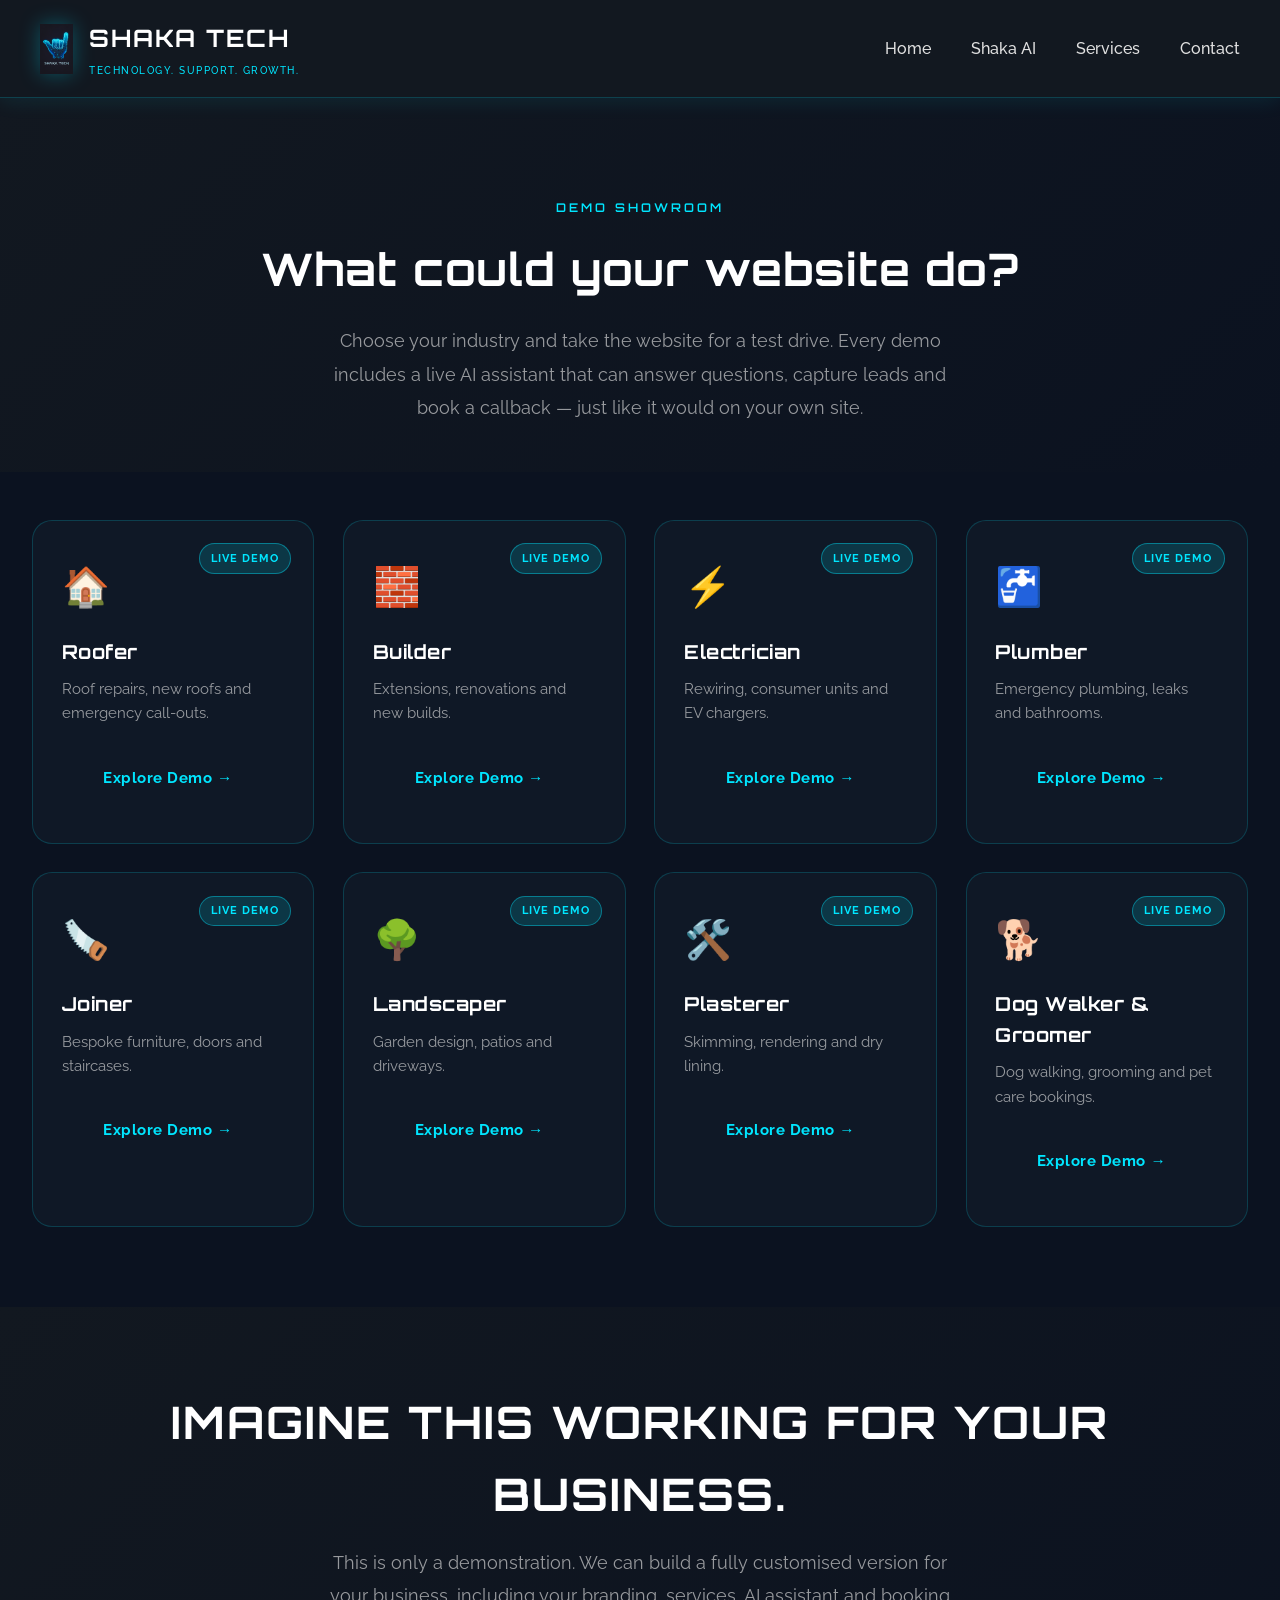
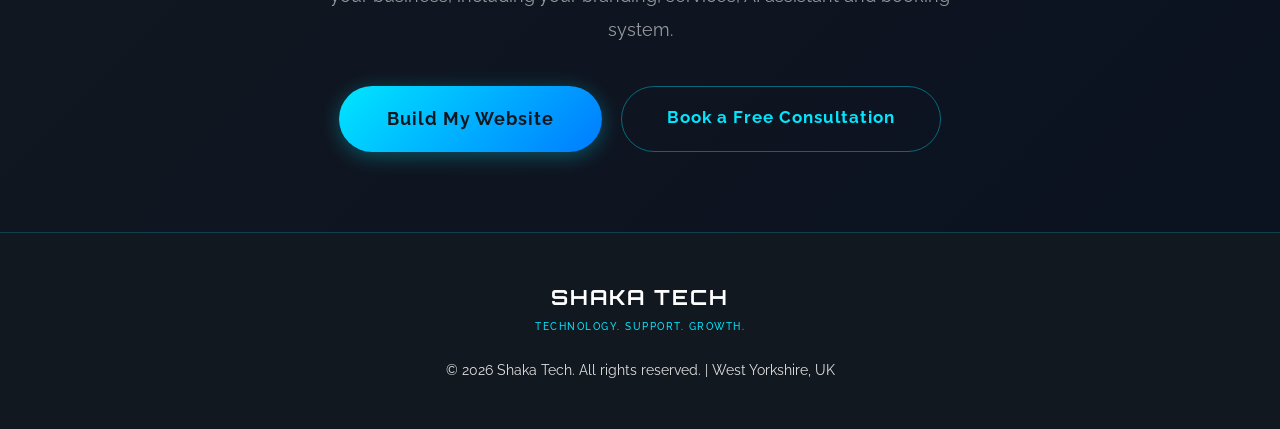
==== demos/index.html @ 7af65cc9 "Redesign Shaka Tech as an AI-powered website showcase Transform the site from a static brochure into" ====
<!DOCTYPE html>
<html lang="en">
<head>
    <meta charset="UTF-8">
    <meta name="viewport" content="width=device-width, initial-scale=1.0, minimum-scale=1.0">
    <meta name="description" content="Explore interactive demo websites built by Shaka Tech for tradespeople — roofers, builders, electricians and more — each powered by a live AI assistant.">
    <meta property="og:title" content="AI Demos | Shaka Tech">
    <meta property="og:description" content="Choose your industry and take a Shaka Tech AI-powered website for a test drive.">
    <meta property="og:type" content="website">
    <title>AI Demos | Shaka Tech</title>
    <link rel="preconnect" href="https://fonts.googleapis.com">
    <link rel="preconnect" href="https://fonts.gstatic.com" crossorigin>
    <link href="https://fonts.googleapis.com/css2?family=Orbitron:wght@400;500;600;700;800;900&family=Raleway:wght@300;400;500;600;700&display=swap" rel="stylesheet">
    <link rel="stylesheet" href="/styles.css">
    <link rel="stylesheet" href="/assets/css/demos.css">
</head>
<body>
    <header>
        <nav>
            <div class="logo">
                <img src="/assets/images/logo.png" alt="Shaka Tech Logo" class="logo-image">
                <div class="logo-text-container">
                    <span class="logo-text">SHAKA TECH</span>
                    <span class="tagline">TECHNOLOGY. SUPPORT. GROWTH.</span>
                </div>
            </div>
            <button class="nav-toggle" aria-label="Toggle navigation">
                <span></span><span></span><span></span>
            </button>
            <ul class="nav-links">
                <li><a href="/">Home</a></li>
                <li><a href="/#shaka-ai">Shaka AI</a></li>
                <li><a href="/#services">Services</a></li>
                <li><a href="/#contact">Contact</a></li>
            </ul>
        </nav>
    </header>

    <main>
        <section class="demos-hero">
            <span class="eyebrow">Demo Showroom</span>
            <h1>What could your website do?</h1>
            <p>Choose your industry and take the website for a test drive. Every demo includes a live AI assistant that can answer questions, capture leads and book a callback — just like it would on your own site.</p>
        </section>

        <section id="showroom">
            <div class="trade-grid" id="trade-grid"></div>
        </section>

        <section id="final-cta">
            <h2>Imagine this working for your business.</h2>
            <p class="lede">This is only a demonstration. We can build a fully customised version for your business, including your branding, services, AI assistant and booking system.</p>
            <div class="cta-row">
                <a href="/#contact" class="cta-button">Build My Website</a>
                <a href="/#contact" class="btn-secondary">Book a Free Consultation</a>
            </div>
        </section>
    </main>

    <footer>
        <div class="footer-content">
            <div class="footer-logo">
                <span class="logo-text">SHAKA TECH</span>
                <span class="tagline">TECHNOLOGY. SUPPORT. GROWTH.</span>
            </div>
            <p>&copy; 2026 Shaka Tech. All rights reserved. | West Yorkshire, UK</p>
        </div>
    </footer>

    <script src="/assets/js/trade-cards.js"></script>
    <script src="/script.js"></script>
    <script>renderTradeCards('#trade-grid');</script>
</body>
</html>
---- styles.css ----
* {
    margin: 0;
    padding: 0;
    box-sizing: border-box;
}

:root {
    --cyan: #00E6FF;
    --blue: #007BFF;
    --dark-bg: #0B1220;
    --darker-bg: #121820;
    --light-gray: #E0E0E0;
    --white: #ffffff;
    --card-bg: #0F1826;
    --border-soft: rgba(0, 230, 255, 0.18);
    --muted: rgba(224, 224, 224, 0.65);
    --radius-lg: 20px;
    --radius-md: 14px;
}

a {
    color: inherit;
}

.container {
    max-width: 1400px;
    margin: 0 auto;
}

.eyebrow {
    display: inline-block;
    font-family: 'Orbitron', sans-serif;
    font-size: 0.75rem;
    letter-spacing: 3px;
    text-transform: uppercase;
    color: var(--cyan);
    margin-bottom: 1rem;
    font-weight: 600;
}

.section-head {
    text-align: center;
    max-width: 780px;
    margin: 0 auto 3.5rem;
}

.section-head p {
    font-size: 1.15rem;
    color: var(--muted);
    margin-top: 1rem;
    line-height: 1.8;
}

.btn-secondary {
    display: inline-block;
    padding: 1.1rem 2.8rem;
    background: transparent;
    color: var(--cyan);
    text-decoration: none;
    border-radius: 50px;
    font-weight: 700;
    font-size: 1.05rem;
    letter-spacing: 1px;
    border: 1px solid rgba(0, 230, 255, 0.4);
    transition: border-color 0.3s, background 0.3s, transform 0.3s;
}

.btn-secondary:hover {
    border-color: var(--cyan);
    background: rgba(0, 230, 255, 0.08);
    transform: translateY(-3px);
}

.cta-row {
    display: flex;
    gap: 1.2rem;
    flex-wrap: wrap;
}

/* Scroll-reveal utility */
.reveal {
    opacity: 0;
    transform: translateY(24px);
    transition: opacity 0.7s ease, transform 0.7s ease;
}

.reveal.is-visible {
    opacity: 1;
    transform: translateY(0);
}

/* Mobile nav toggle (hidden on desktop) */
.nav-toggle {
    display: none;
}

body {
    font-family: 'Raleway', sans-serif;
    line-height: 1.6;
    color: var(--light-gray);
    background: var(--dark-bg);
}

header {
    background: var(--darker-bg);
    box-shadow: 0 2px 20px rgba(0, 230, 255, 0.1);
    position: sticky;
    top: 0;
    z-index: 100;
    border-bottom: 1px solid rgba(0, 230, 255, 0.2);
}

nav {
    max-width: 1400px;
    margin: 0 auto;
    padding: 1.2rem 2.5rem;
    display: flex;
    justify-content: space-between;
    align-items: center;
}

.logo {
    display: flex;
    align-items: center;
    gap: 1rem;
}

.logo-image {
    height: 50px;
    width: auto;
    filter: drop-shadow(0 0 10px rgba(0, 230, 255, 0.3));
}

.logo-text-container {
    display: flex;
    flex-direction: column;
    gap: 0.25rem;
}

.logo-text {
    font-family: 'Orbitron', sans-serif;
    font-size: 1.5rem;
    font-weight: 700;
    color: var(--white);
    letter-spacing: 2px;
}

.tagline {
    font-family: 'Raleway', sans-serif;
    font-size: 0.65rem;
    color: var(--cyan);
    letter-spacing: 1.5px;
    font-weight: 500;
}

.nav-links {
    display: flex;
    list-style: none;
    gap: 2.5rem;
}

.nav-links a {
    text-decoration: none;
    color: var(--light-gray);
    font-weight: 500;
    font-size: 1rem;
    transition: color 0.3s, text-shadow 0.3s;
    position: relative;
}

.nav-links a:hover {
    color: var(--cyan);
    text-shadow: 0 0 10px rgba(0, 230, 255, 0.5);
}

.nav-links a::after {
    content: '';
    position: absolute;
    bottom: -5px;
    left: 0;
    width: 100%;
    height: 2px;
    background: var(--cyan);
    transform: scaleX(0);
    transform-origin: left;
    transition: transform 0.3s;
}

.nav-links a:hover::after {
    transform: scaleX(1);
}

main {
    max-width: 100%;
    margin: 0 auto;
}

main section > * {
    max-width: 1400px;
    margin-left: auto;
    margin-right: auto;
}

section {
    padding: 5rem 2rem;
}

.hero {
    text-align: center;
    padding: 8rem 2rem;
    background: linear-gradient(135deg, var(--darker-bg) 0%, var(--dark-bg) 100%);
    position: relative;
    overflow: hidden;
}

.hero::before {
    content: '';
    position: absolute;
    top: 0;
    left: 0;
    right: 0;
    bottom: 0;
    background:
        radial-gradient(circle at 20% 50%, rgba(0, 230, 255, 0.1) 0%, transparent 50%),
        radial-gradient(circle at 80% 50%, rgba(0, 123, 255, 0.1) 0%, transparent 50%);
    pointer-events: none;
}

.hero-content {
    position: relative;
    z-index: 1;
}

.hero h1 {
    font-family: 'Orbitron', sans-serif;
    font-size: 4rem;
    font-weight: 900;
    margin-bottom: 1rem;
    color: var(--white);
    letter-spacing: 4px;
    text-shadow: 0 0 30px rgba(0, 230, 255, 0.5);
}

.hero-tagline {
    font-family: 'Raleway', sans-serif;
    font-size: 1.2rem;
    color: var(--cyan);
    letter-spacing: 3px;
    font-weight: 600;
    margin-bottom: 1.5rem;
}

.hero-subtitle {
    font-size: 1.3rem;
    color: var(--light-gray);
    margin-bottom: 3rem;
    line-height: 1.8;
    font-weight: 500;
}

.hero-subtitle .highlight {
    color: var(--cyan);
    font-weight: 600;
}

/* ===== Homepage v2 hero ===== */
.hero-v2 {
    text-align: left;
    padding: 6rem 2rem;
}

.hero-v2 .hero-grid {
    display: grid;
    grid-template-columns: 1.05fr 0.95fr;
    gap: 4rem;
    align-items: center;
    max-width: 1400px;
    margin: 0 auto;
}

.hero-v2 h1 {
    font-size: 3rem;
    letter-spacing: 1px;
    line-height: 1.2;
    text-transform: none;
}

.hero-v2 .hero-lede {
    font-size: 1.2rem;
    color: var(--muted);
    line-height: 1.8;
    margin: 1.5rem 0 2.5rem;
    max-width: 560px;
}

.hero-v2 .hero-visual {
    position: relative;
}

/* ===== The Problem ===== */
#problem {
    background: var(--darker-bg);
}

.problem-grid {
    display: grid;
    grid-template-columns: 1fr 1fr;
    gap: 4rem;
    max-width: 1200px;
    margin: 0 auto;
    align-items: start;
}

.problem-copy h2 {
    text-align: left;
    margin-bottom: 1.5rem;
}

.problem-copy p {
    color: var(--muted);
    font-size: 1.1rem;
    line-height: 1.8;
    margin-bottom: 1.2rem;
}

.problem-copy .pivot {
    color: var(--cyan);
    font-weight: 600;
    font-size: 1.2rem;
    margin-top: 1.5rem;
}

.pain-list {
    list-style: none;
    display: flex;
    flex-direction: column;
    gap: 1rem;
}

.pain-list li {
    display: flex;
    gap: 1rem;
    align-items: flex-start;
    background: var(--card-bg);
    border: 1px solid rgba(255, 90, 90, 0.15);
    border-radius: var(--radius-md);
    padding: 1.1rem 1.4rem;
    color: var(--light-gray);
}

.pain-list .mark {
    color: #FF5A5A;
    font-weight: 700;
    flex-shrink: 0;
}

/* ===== Shaka AI feature section ===== */
#shaka-ai {
    background: var(--dark-bg);
}

.ai-section-grid {
    display: grid;
    grid-template-columns: 1fr 1fr;
    gap: 4rem;
    max-width: 1300px;
    margin: 0 auto;
    align-items: center;
}

.ai-copy h2 {
    text-align: left;
    margin-bottom: 1rem;
}

.ai-copy .sub {
    font-family: 'Orbitron', sans-serif;
    color: var(--cyan);
    letter-spacing: 1px;
    margin-bottom: 1.5rem;
    font-size: 1.05rem;
}

.ai-copy p {
    color: var(--muted);
    font-size: 1.05rem;
    line-height: 1.8;
    margin-bottom: 1.2rem;
}

.ai-feature-list {
    list-style: none;
    display: flex;
    flex-direction: column;
    gap: 0.8rem;
    margin-top: 1.5rem;
}

.ai-feature-list li {
    display: flex;
    gap: 0.8rem;
    color: var(--light-gray);
    font-size: 1rem;
}

.ai-feature-list .tick {
    color: var(--cyan);
    font-weight: 700;
}

/* ===== How it works ===== */
#how-it-works {
    background: var(--darker-bg);
}

.steps-track {
    display: grid;
    grid-template-columns: repeat(5, 1fr);
    gap: 1.5rem;
    max-width: 1400px;
    margin: 0 auto;
    position: relative;
}

.steps-track::before {
    content: '';
    position: absolute;
    top: 34px;
    left: 8%;
    right: 8%;
    height: 2px;
    background: linear-gradient(90deg, transparent, rgba(0, 230, 255, 0.35), transparent);
    z-index: 0;
}

.step-card {
    position: relative;
    z-index: 1;
    background: var(--card-bg);
    border: 1px solid var(--border-soft);
    border-radius: var(--radius-md);
    padding: 1.8rem 1.4rem;
    text-align: center;
    transition: transform 0.3s, border-color 0.3s;
}

.step-card:hover {
    transform: translateY(-6px);
    border-color: var(--cyan);
}

.step-number {
    width: 44px;
    height: 44px;
    margin: 0 auto 1.2rem;
    border-radius: 50%;
    background: linear-gradient(135deg, var(--cyan), var(--blue));
    color: var(--darker-bg);
    font-family: 'Orbitron', sans-serif;
    font-weight: 800;
    display: flex;
    align-items: center;
    justify-content: center;
    font-size: 1rem;
}

.step-card h3 {
    font-family: 'Orbitron', sans-serif;
    color: var(--white);
    font-size: 1.05rem;
    margin-bottom: 0.6rem;
    letter-spacing: 0.5px;
}

.step-card p {
    color: var(--muted);
    font-size: 0.92rem;
    line-height: 1.6;
}

/* ===== Trade demo grid ===== */
#trade-demos {
    background: var(--dark-bg);
}

.trade-grid {
    display: grid;
    grid-template-columns: repeat(auto-fit, minmax(280px, 1fr));
    gap: 1.8rem;
    max-width: 1400px;
    margin: 0 auto;
}

.trade-card {
    position: relative;
    background: var(--card-bg);
    border: 1px solid var(--border-soft);
    border-radius: var(--radius-lg);
    padding: 2.2rem 1.8rem;
    text-decoration: none;
    display: block;
    transition: transform 0.3s, box-shadow 0.3s, border-color 0.3s;
    overflow: hidden;
}

.trade-card::before {
    content: '';
    position: absolute;
    inset: 0;
    background: radial-gradient(circle at 85% -10%, rgba(0, 230, 255, 0.15), transparent 55%);
    opacity: 0;
    transition: opacity 0.3s;
}

.trade-card:hover {
    transform: translateY(-8px);
    box-shadow: 0 12px 34px rgba(0, 230, 255, 0.18);
    border-color: var(--cyan);
}

.trade-card:hover::before {
    opacity: 1;
}

.trade-card.is-soon {
    cursor: default;
    opacity: 0.72;
}

.trade-card.is-soon:hover {
    transform: none;
    box-shadow: none;
    border-color: var(--border-soft);
}

.trade-icon {
    font-size: 2.4rem;
    margin-bottom: 1.2rem;
}

.trade-card h3 {
    font-family: 'Orbitron', sans-serif;
    color: var(--white);
    font-size: 1.2rem;
    margin-bottom: 0.6rem;
    letter-spacing: 0.5px;
}

.trade-card p {
    color: var(--muted);
    font-size: 0.95rem;
    margin-bottom: 1.4rem;
    line-height: 1.6;
}

.trade-card .trade-cta {
    color: var(--cyan);
    font-weight: 700;
    font-size: 0.95rem;
}

.trade-badge {
    position: absolute;
    top: 1.4rem;
    right: 1.4rem;
    font-size: 0.68rem;
    font-weight: 700;
    letter-spacing: 1px;
    text-transform: uppercase;
    padding: 0.35rem 0.7rem;
    border-radius: 20px;
}

.trade-badge.live {
    background: rgba(0, 230, 255, 0.15);
    color: var(--cyan);
    border: 1px solid rgba(0, 230, 255, 0.4);
}

.trade-badge.soon {
    background: rgba(224, 224, 224, 0.08);
    color: var(--muted);
    border: 1px solid rgba(224, 224, 224, 0.2);
}

/* ===== Final CTA ===== */
#final-cta {
    background: linear-gradient(135deg, var(--darker-bg) 0%, var(--dark-bg) 100%);
    text-align: center;
}

#final-cta h2 {
    margin-bottom: 1rem;
}

#final-cta .lede {
    color: var(--muted);
    font-size: 1.15rem;
    max-width: 640px;
    margin: 0 auto 2.5rem;
    line-height: 1.8;
}

#final-cta .cta-row {
    justify-content: center;
}

/* ===== Demo banner (shown on trade demo sites) ===== */
.demo-banner {
    background: linear-gradient(90deg, var(--blue), var(--cyan));
    color: var(--darker-bg);
    font-size: 0.9rem;
    font-weight: 600;
    text-align: center;
    padding: 0.7rem 1rem;
    position: sticky;
    top: 0;
    z-index: 200;
    display: flex;
    justify-content: center;
    gap: 0.6rem;
    flex-wrap: wrap;
}

.demo-banner a {
    color: var(--darker-bg);
    text-decoration: underline;
    font-weight: 800;
}

.cta-button {
    display: inline-block;
    padding: 1.2rem 3rem;
    background: linear-gradient(135deg, var(--cyan), var(--blue));
    color: var(--darker-bg);
    text-decoration: none;
    border-radius: 50px;
    font-weight: 700;
    font-size: 1.1rem;
    letter-spacing: 1px;
    transition: transform 0.3s, box-shadow 0.3s;
    box-shadow: 0 4px 20px rgba(0, 230, 255, 0.3);
}

.cta-button:hover {
    transform: translateY(-3px);
    box-shadow: 0 6px 30px rgba(0, 230, 255, 0.5);
}

#services {
    background: var(--darker-bg);
}

h2 {
    font-family: 'Orbitron', sans-serif;
    text-align: center;
    font-size: 2.8rem;
    margin-bottom: 4rem;
    color: var(--white);
    letter-spacing: 2px;
    text-transform: uppercase;
}

.services-grid {
    display: grid;
    grid-template-columns: repeat(auto-fit, minmax(320px, 1fr));
    gap: 2rem;
    max-width: 1200px;
    margin: 0 auto;
}

.service-card {
    background: var(--dark-bg);
    padding: 2.5rem;
    border-radius: 16px;
    border: 1px solid rgba(0, 230, 255, 0.2);
    transition: transform 0.3s, box-shadow 0.3s, border-color 0.3s;
    text-align: center;
}

.service-card:hover {
    transform: translateY(-8px);
    box-shadow: 0 8px 30px rgba(0, 230, 255, 0.3);
    border-color: var(--cyan);
}

.service-icon {
    font-size: 3rem;
    margin-bottom: 1.5rem;
    filter: grayscale(1) brightness(1.2);
}

.service-card h3 {
    font-family: 'Orbitron', sans-serif;
    color: var(--cyan);
    margin-bottom: 1rem;
    font-size: 1.3rem;
    letter-spacing: 1px;
}

.service-card p {
    color: var(--light-gray);
    line-height: 1.8;
    font-size: 1rem;
}

#why-choose {
    background: var(--dark-bg);
}

.features-grid {
    display: grid;
    grid-template-columns: repeat(auto-fit, minmax(250px, 1fr));
    gap: 2rem;
    max-width: 1000px;
    margin: 0 auto;
}

.feature-card {
    background: var(--darker-bg);
    padding: 2rem;
    border-radius: 12px;
    border: 1px solid rgba(0, 123, 255, 0.2);
    text-align: center;
    transition: transform 0.3s, border-color 0.3s;
}

.feature-card:hover {
    transform: translateY(-5px);
    border-color: var(--blue);
}

.feature-icon {
    font-size: 2.5rem;
    margin-bottom: 1rem;
    filter: grayscale(1) brightness(1.2);
}

.feature-card h3 {
    font-family: 'Orbitron', sans-serif;
    color: var(--blue);
    margin-bottom: 0.5rem;
    font-size: 1.2rem;
}

.feature-card p {
    color: var(--light-gray);
    font-size: 0.95rem;
}

#about {
    text-align: center;
    background: var(--darker-bg);
}

#about p {
    max-width: 900px;
    margin: 0 auto 1.5rem;
    font-size: 1.2rem;
    line-height: 1.9;
    color: var(--light-gray);
}

#about p:last-child {
    margin-bottom: 0;
}

#contact {
    background: var(--dark-bg);
}

.contact-container {
    display: grid;
    grid-template-columns: 1fr 1fr;
    gap: 4rem;
    max-width: 1100px;
    margin: 0 auto;
}

.contact-info {
    display: flex;
    flex-direction: column;
    gap: 2rem;
}

.contact-item {
    display: flex;
    flex-direction: column;
    gap: 0.5rem;
}

.contact-label {
    font-family: 'Orbitron', sans-serif;
    color: var(--cyan);
    font-size: 0.9rem;
    font-weight: 600;
    letter-spacing: 1px;
}

.contact-item a {
    color: var(--light-gray);
    text-decoration: none;
    font-size: 1.1rem;
    transition: color 0.3s;
}

.contact-item a:hover {
    color: var(--cyan);
}

.contact-item span:not(.contact-label) {
    color: var(--light-gray);
    font-size: 1.1rem;
}

#contact-form {
    display: flex;
    flex-direction: column;
    gap: 1.2rem;
}

#contact-form input,
#contact-form textarea {
    padding: 1.2rem;
    border: 1px solid rgba(0, 230, 255, 0.3);
    border-radius: 8px;
    font-family: 'Raleway', sans-serif;
    font-size: 1rem;
    background: var(--darker-bg);
    color: var(--light-gray);
    transition: border-color 0.3s, box-shadow 0.3s;
}

#contact-form input:focus,
#contact-form textarea:focus {
    outline: none;
    border-color: var(--cyan);
    box-shadow: 0 0 15px rgba(0, 230, 255, 0.2);
}

#contact-form input::placeholder,
#contact-form textarea::placeholder {
    color: rgba(224, 224, 224, 0.5);
}

#contact-form button {
    padding: 1.2rem;
    background: linear-gradient(135deg, var(--cyan), var(--blue));
    color: var(--darker-bg);
    border: none;
    border-radius: 8px;
    font-size: 1.1rem;
    font-weight: 700;
    cursor: pointer;
    transition: transform 0.3s, box-shadow 0.3s;
    letter-spacing: 1px;
}

#contact-form button:hover {
    transform: translateY(-2px);
    box-shadow: 0 6px 25px rgba(0, 230, 255, 0.4);
}

footer {
    background: var(--darker-bg);
    border-top: 1px solid rgba(0, 230, 255, 0.2);
    color: var(--light-gray);
    text-align: center;
    padding: 3rem 2rem;
}

.footer-content {
    max-width: 1400px;
    margin: 0 auto;
    display: flex;
    flex-direction: column;
    gap: 1.5rem;
    align-items: center;
}

.footer-logo {
    display: flex;
    flex-direction: column;
    gap: 0.25rem;
    align-items: center;
}

.footer-logo .logo-text {
    font-size: 1.3rem;
}

.footer-logo .tagline {
    font-size: 0.6rem;
}

footer p {
    color: var(--light-gray);
    font-size: 0.9rem;
}

/* Tablet adjustments (768px - 1024px) */
@media (max-width: 1024px) and (min-width: 769px) {
    nav {
        padding: 1rem 1.5rem;
    }

    .hero h1 {
        font-size: 3.5rem;
    }

    .services-grid {
        grid-template-columns: repeat(2, 1fr);
    }

    .features-grid {
        grid-template-columns: repeat(2, 1fr);
    }

    .contact-container {
        gap: 3rem;
    }
}

/* Mobile adjustments (below 768px) */
@media (max-width: 768px) {
    header {
        padding: 0.5rem 0;
    }

    nav {
        padding: 0.75rem 1rem;
        flex-direction: column;
        gap: 1rem;
    }

    .logo {
        gap: 0.5rem;
    }

    .logo-image {
        height: 35px;
    }

    .logo-text {
        font-size: 1rem;
    }

    .tagline {
        font-size: 0.5rem;
        letter-spacing: 1px;
    }

    .nav-links {
        gap: 1.5rem;
        font-size: 0.85rem;
    }

    section {
        padding: 3rem 1.5rem;
    }

    .hero {
        padding: 5rem 1.5rem;
    }

    .hero h1 {
        font-size: 2rem;
        letter-spacing: 2px;
    }

    .hero-tagline {
        font-size: 0.75rem;
        letter-spacing: 2px;
    }

    .hero-subtitle {
        font-size: 1rem;
    }

    .cta-button {
        padding: 1rem 2rem;
        font-size: 1rem;
    }

    h2 {
        font-size: 1.8rem;
        margin-bottom: 2.5rem;
    }

    .services-grid,
    .features-grid {
        grid-template-columns: 1fr;
        gap: 1.5rem;
    }

    .service-card,
    .feature-card {
        padding: 2rem;
    }

    .contact-container {
        grid-template-columns: 1fr;
        gap: 2.5rem;
    }

    .contact-info {
        gap: 1.5rem;
    }

    footer {
        padding: 2rem 1.5rem;
    }
}

/* Small mobile adjustments (below 480px) */
@media (max-width: 480px) {
    .logo-image {
        height: 30px;
    }

    .logo-text {
        font-size: 0.9rem;
    }

    .nav-links {
        gap: 1rem;
        font-size: 0.8rem;
    }

    .hero h1 {
        font-size: 1.6rem;
    }

    .hero-subtitle {
        font-size: 0.95rem;
    }

    h2 {
        font-size: 1.5rem;
    }

    .service-card h3,
    .feature-card h3 {
        font-size: 1.1rem;
    }
}

/* Large desktop optimization (above 1400px) */
@media (min-width: 1400px) {
    nav,
    main {
        max-width: 1600px;
    }

    .hero h1 {
        font-size: 4.5rem;
    }

    .hero-tagline {
        font-size: 1.4rem;
    }

    .hero-subtitle {
        font-size: 1.5rem;
    }

    h2 {
        font-size: 3rem;
    }

    .services-grid {
        grid-template-columns: repeat(3, 1fr);
        gap: 2.5rem;
    }
}

/* ===== Responsive: new homepage sections ===== */
@media (max-width: 1024px) {
    .hero-v2 .hero-grid,
    .problem-grid,
    .ai-section-grid {
        grid-template-columns: 1fr;
        gap: 3rem;
    }

    .hero-v2 .hero-visual {
        order: -1;
    }

    .steps-track {
        grid-template-columns: repeat(3, 1fr);
        gap: 2rem;
    }

    .steps-track::before {
        display: none;
    }
}

@media (max-width: 768px) {
    .nav-toggle {
        display: flex;
        flex-direction: column;
        justify-content: center;
        gap: 5px;
        width: 32px;
        height: 32px;
        background: none;
        border: none;
        cursor: pointer;
        position: absolute;
        right: 1rem;
        top: 1.1rem;
    }

    .nav-toggle span {
        display: block;
        height: 2px;
        background: var(--cyan);
        border-radius: 2px;
    }

    nav {
        position: relative;
        flex-direction: row;
        flex-wrap: wrap;
        justify-content: space-between;
    }

    .nav-links {
        display: none;
        flex-direction: column;
        gap: 1.2rem;
        width: 100%;
        padding: 1.2rem 0 0.5rem;
    }

    .nav-links.is-open {
        display: flex;
    }

    .hero-v2 {
        text-align: center;
        padding: 4rem 1.5rem;
    }

    .hero-v2 .hero-lede {
        margin: 1.5rem auto 2.5rem;
    }

    .hero-v2 .cta-row {
        justify-content: center;
    }

    .problem-copy h2 {
        text-align: center;
    }

    .ai-copy h2 {
        text-align: center;
    }

    .steps-track {
        grid-template-columns: 1fr;
    }

    .trade-grid {
        grid-template-columns: 1fr;
    }
}
---- assets/css/demos.css ----
/* ===== /demos showroom + trade demo site styles ===== */

.demos-hero {
    text-align: center;
    padding: 6rem 2rem 3rem;
    background: linear-gradient(135deg, var(--darker-bg) 0%, var(--dark-bg) 100%);
}

.demos-hero h1 {
    font-family: 'Orbitron', sans-serif;
    font-size: 2.8rem;
    color: var(--white);
    letter-spacing: 1px;
    margin-bottom: 1.2rem;
}

.demos-hero p {
    color: var(--muted);
    font-size: 1.15rem;
    max-width: 620px;
    margin: 0 auto;
    line-height: 1.8;
}

#showroom {
    background: var(--dark-bg);
    padding-top: 3rem;
}

/* ===== Trade demo site (e.g. Apex Roofing) ===== */
.trade-site {
    --t-accent: #FF7A1A;
    --t-accent-2: #FFB177;
    --t-bg: #14100D;
    --t-bg-alt: #1B1613;
    --t-text: #EDE7E2;
    --t-muted: rgba(237, 231, 226, 0.65);
    --t-heading-font: 'Orbitron', sans-serif;
    --t-radius: 16px;
    --t-border: color-mix(in srgb, var(--t-accent) 22%, transparent);
    --t-border-soft: color-mix(in srgb, var(--t-accent) 18%, transparent);
    --t-glow: color-mix(in srgb, var(--t-accent) 16%, transparent);
    background: var(--t-bg);
    color: var(--t-text);
    font-family: 'Raleway', sans-serif;
}

.trade-site header {
    background: var(--t-bg-alt);
    border-bottom: 1px solid var(--t-border);
    box-shadow: none;
}

.trade-site .logo-text {
    color: var(--t-text);
    font-family: var(--t-heading-font);
}

.trade-site .tagline {
    color: var(--t-accent);
}

.trade-site .nav-links a {
    color: var(--t-text);
}

.trade-site .nav-links a:hover {
    color: var(--t-accent);
    text-shadow: none;
}

.trade-site .nav-links a::after {
    background: var(--t-accent);
}

.trade-site .nav-toggle span {
    background: var(--t-text);
}

.trade-hero {
    text-align: left;
    padding: 6rem 2rem;
    background: linear-gradient(135deg, var(--t-bg-alt) 0%, var(--t-bg) 100%);
    position: relative;
}

.trade-hero .hero-grid {
    display: grid;
    grid-template-columns: 1.1fr 0.9fr;
    gap: 3.5rem;
    max-width: 1300px;
    margin: 0 auto;
    align-items: center;
}

.trade-hero .trade-eyebrow {
    color: var(--t-accent);
    font-family: var(--t-heading-font);
    letter-spacing: 2px;
    font-size: 0.85rem;
    margin-bottom: 1rem;
    display: block;
}

.trade-hero h1 {
    font-family: var(--t-heading-font);
    font-size: 2.9rem;
    color: var(--t-text);
    letter-spacing: 0.5px;
    line-height: 1.2;
    margin-bottom: 1.2rem;
}

.trade-hero .hero-lede {
    color: var(--t-muted);
    font-size: 1.1rem;
    line-height: 1.8;
    margin-bottom: 2rem;
    max-width: 520px;
}

.trade-cta {
    display: inline-block;
    padding: 1.1rem 2.6rem;
    background: linear-gradient(135deg, var(--t-accent), var(--t-accent-2));
    color: #1B1613;
    text-decoration: none;
    border-radius: 50px;
    font-weight: 700;
    letter-spacing: 0.5px;
    transition: transform 0.3s;
    border: none;
    cursor: pointer;
    font-size: 1rem;
}

.trade-cta:hover {
    transform: translateY(-3px);
}

.trade-cta--outline {
    background: transparent;
    color: var(--t-accent);
    border: 1px solid var(--t-accent);
}

.trade-hero-visual {
    background: var(--t-bg-alt);
    border: 1px solid var(--t-border);
    border-radius: var(--t-radius);
    padding: 2rem;
    text-align: center;
}

.trade-hero-visual .trade-badge-icon {
    font-size: 3.5rem;
    margin-bottom: 1rem;
}

.trade-hero-visual strong {
    display: block;
    font-family: var(--t-heading-font);
    color: var(--t-text);
    margin-bottom: 0.4rem;
}

.trade-hero-visual span {
    color: var(--t-muted);
    font-size: 0.9rem;
}

.trade-site section {
    padding: 5rem 2rem;
}

.trade-site h2 {
    font-family: var(--t-heading-font);
    text-align: center;
    font-size: 2.2rem;
    color: var(--t-text);
    letter-spacing: 1px;
    margin-bottom: 3rem;
}

.trade-site .section-head p {
    color: var(--t-muted);
}

.trade-site #services {
    background: var(--t-bg-alt);
}

.trade-site .service-card {
    background: var(--t-bg);
    border: 1px solid var(--t-border-soft);
    border-radius: var(--t-radius);
}

.trade-site .service-card:hover {
    border-color: var(--t-accent);
    box-shadow: 0 8px 30px var(--t-glow);
}

.trade-site .service-card h3 {
    color: var(--t-accent);
}

.trade-site .service-card p {
    color: var(--t-muted);
}

.trade-about {
    max-width: 900px;
    margin: 0 auto;
    text-align: center;
}

.trade-about p {
    color: var(--t-muted);
    font-size: 1.1rem;
    line-height: 1.9;
    margin-bottom: 1.3rem;
}

.trade-gallery {
    background: var(--t-bg-alt);
}

.gallery-grid {
    display: grid;
    grid-template-columns: repeat(auto-fit, minmax(260px, 1fr));
    gap: 1.5rem;
    max-width: 1200px;
    margin: 0 auto;
}

.gallery-tile {
    aspect-ratio: 4 / 3;
    border-radius: var(--t-radius);
    background: linear-gradient(135deg, var(--t-border-soft), var(--t-bg-alt));
    border: 1px solid var(--t-border);
    display: flex;
    flex-direction: column;
    align-items: center;
    justify-content: center;
    gap: 0.6rem;
    color: var(--t-muted);
    text-align: center;
    padding: 1rem;
}

.gallery-tile .icon {
    font-size: 2.2rem;
}

.gallery-tile .caption {
    font-size: 0.85rem;
    color: var(--t-text);
    font-weight: 600;
}

.gallery-note,
.reviews-note {
    text-align: center;
    color: var(--t-muted);
    font-size: 0.85rem;
    max-width: 620px;
    margin: -1.5rem auto 3rem;
}

.areas-section {
    text-align: center;
}

.areas-chips {
    display: flex;
    flex-wrap: wrap;
    justify-content: center;
    gap: 0.7rem;
    max-width: 900px;
    margin: 0 auto;
}

.area-chip {
    background: var(--t-bg-alt);
    border: 1px solid var(--t-border);
    color: var(--t-text);
    padding: 0.6rem 1.3rem;
    border-radius: 20px;
    font-size: 0.92rem;
}

.trade-reviews {
    background: var(--t-bg-alt);
}

.reviews-grid {
    display: grid;
    grid-template-columns: repeat(auto-fit, minmax(280px, 1fr));
    gap: 1.5rem;
    max-width: 1200px;
    margin: 0 auto;
}

.review-card {
    position: relative;
    background: var(--t-bg);
    border: 1px solid var(--t-border-soft);
    border-radius: var(--t-radius);
    padding: 1.6rem;
}

.review-card .stars {
    color: var(--t-accent);
    margin-bottom: 0.8rem;
    letter-spacing: 2px;
}

.review-card p {
    color: var(--t-muted);
    font-size: 0.95rem;
    line-height: 1.7;
    margin-bottom: 1rem;
}

.review-card .author {
    color: var(--t-text);
    font-weight: 600;
    font-size: 0.9rem;
}

.review-card .demo-tag-corner {
    position: absolute;
    top: 1rem;
    right: 1rem;
    font-size: 0.6rem;
    letter-spacing: 0.5px;
    text-transform: uppercase;
    background: rgba(255, 193, 7, 0.15);
    color: #FFC107;
    border: 1px solid rgba(255, 193, 7, 0.3);
    padding: 0.15rem 0.5rem;
    border-radius: 8px;
    font-weight: 700;
}

.trade-faq {
    max-width: 800px;
    margin: 0 auto;
}

.faq-item {
    background: var(--t-bg-alt);
    border: 1px solid var(--t-border-soft);
    border-radius: var(--t-radius);
    padding: 1.2rem 1.5rem;
    margin-bottom: 1rem;
}

.faq-item summary {
    cursor: pointer;
    font-weight: 700;
    color: var(--t-text);
    font-family: var(--t-heading-font);
    font-size: 0.92rem;
    letter-spacing: 0.3px;
    list-style: none;
    display: flex;
    justify-content: space-between;
    align-items: center;
}

.faq-item summary::-webkit-details-marker {
    display: none;
}

.faq-item summary::after {
    content: '+';
    color: var(--t-accent);
    font-size: 1.3rem;
    font-weight: 400;
}

.faq-item[open] summary::after {
    content: '\2212';
}

.faq-item p {
    color: var(--t-muted);
    margin-top: 0.9rem;
    line-height: 1.7;
    font-size: 0.92rem;
}

/* ===== Personalisation panel ===== */
.personalize {
    background: linear-gradient(135deg, var(--darker-bg), var(--dark-bg));
}

.personalize-panel {
    max-width: 720px;
    margin: 0 auto;
    background: var(--card-bg);
    border: 1px solid var(--border-soft);
    border-radius: var(--radius-lg);
    padding: 2.5rem;
}

.personalize-panel h3 {
    font-family: 'Orbitron', sans-serif;
    color: var(--white);
    text-align: center;
    margin-bottom: 0.6rem;
    font-size: 1.3rem;
}

.personalize-panel > p {
    text-align: center;
    color: var(--muted);
    margin-bottom: 2rem;
    font-size: 0.95rem;
}

.personalize-form {
    display: grid;
    grid-template-columns: repeat(3, 1fr);
    gap: 1.2rem;
    margin-bottom: 1.5rem;
}

.personalize-form label {
    display: flex;
    flex-direction: column;
    gap: 0.5rem;
    font-size: 0.8rem;
    color: var(--muted);
    font-weight: 600;
}

.personalize-form input {
    padding: 0.9rem 1rem;
    border-radius: 8px;
    border: 1px solid rgba(0, 230, 255, 0.25);
    background: var(--darker-bg);
    color: var(--light-gray);
    font-family: 'Raleway', sans-serif;
    font-size: 0.95rem;
}

.personalize-form input:focus {
    outline: none;
    border-color: var(--cyan);
}

.personalize-actions {
    text-align: center;
}

.personalize-actions button {
    padding: 1rem 2.4rem;
    background: linear-gradient(135deg, var(--cyan), var(--blue));
    color: var(--darker-bg);
    border: none;
    border-radius: 50px;
    font-weight: 700;
    cursor: pointer;
    font-size: 1rem;
}

.personalize-status {
    text-align: center;
    color: var(--cyan);
    font-size: 0.88rem;
    margin-top: 1.2rem;
    min-height: 1.2rem;
}

.trade-final-cta {
    text-align: center;
    background: var(--t-bg-alt);
}

.trade-final-cta h2 {
    margin-bottom: 1rem;
}

.trade-final-cta p {
    color: var(--t-muted);
    max-width: 600px;
    margin: 0 auto 2rem;
    line-height: 1.8;
}

.trade-site footer {
    background: var(--t-bg-alt);
    border-top: 1px solid var(--t-border);
}

.trade-site .footer-logo .logo-text {
    color: var(--t-text);
}

.trade-site .footer-logo .tagline {
    color: var(--t-accent);
}

.trade-site footer p,
.trade-site footer a {
    color: var(--t-muted);
}

.trade-site #contact-form input,
.trade-site #contact-form textarea {
    background: var(--t-bg-alt);
    border: 1px solid var(--t-border);
    color: var(--t-text);
}

.trade-site #contact-form input:focus,
.trade-site #contact-form textarea:focus {
    border-color: var(--t-accent);
    box-shadow: 0 0 15px var(--t-glow);
}

.trade-site #contact-form button {
    background: linear-gradient(135deg, var(--t-accent), var(--t-accent-2));
    color: #1B1613;
}

.trade-site .contact-label {
    color: var(--t-accent);
}

.trade-site .contact-item a:hover {
    color: var(--t-accent);
}

@media (max-width: 1024px) {
    .trade-hero .hero-grid {
        grid-template-columns: 1fr;
        gap: 2.5rem;
    }

    .personalize-form {
        grid-template-columns: 1fr;
    }
}

@media (max-width: 768px) {
    .trade-hero {
        text-align: center;
        padding: 4rem 1.5rem 7rem;
    }

    .trade-hero .hero-lede {
        margin-left: auto;
        margin-right: auto;
    }

    .trade-hero .cta-row {
        justify-content: center;
    }

    .personalize-panel {
        padding: 1.8rem;
    }
}
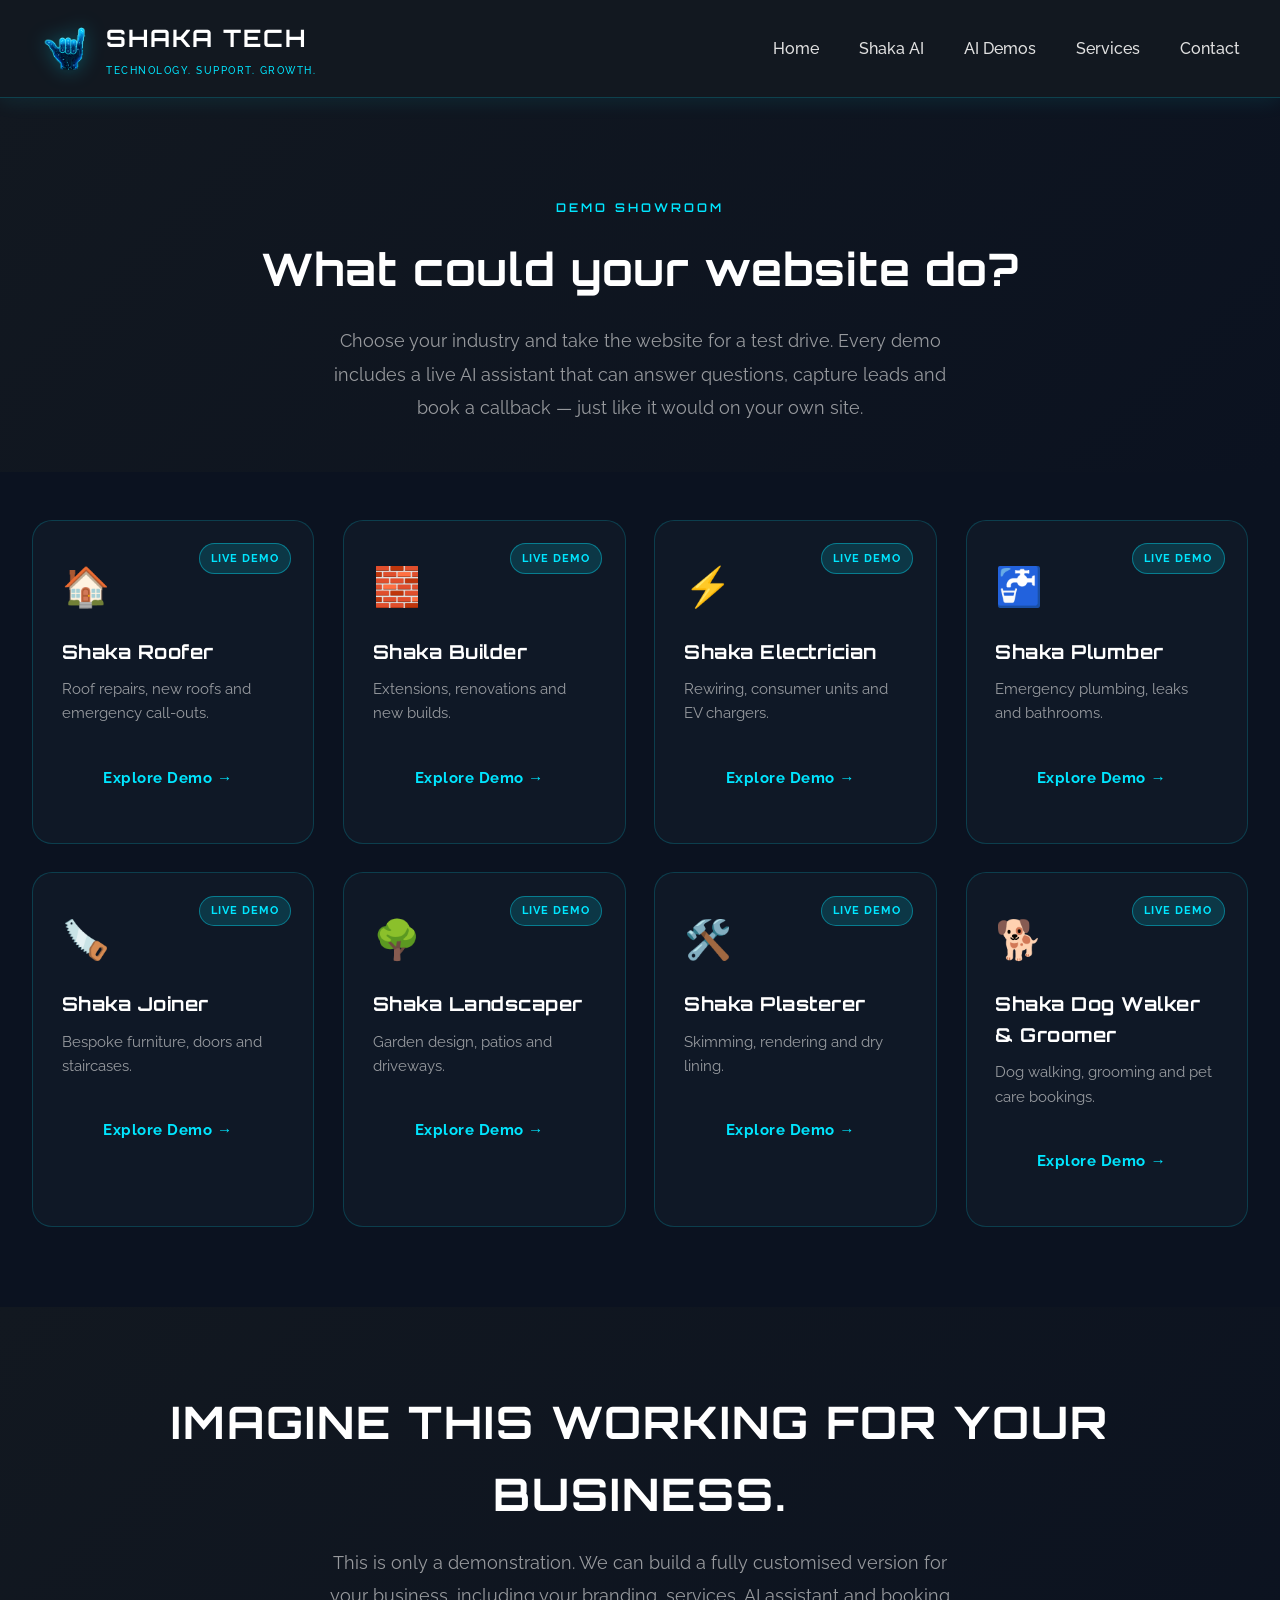
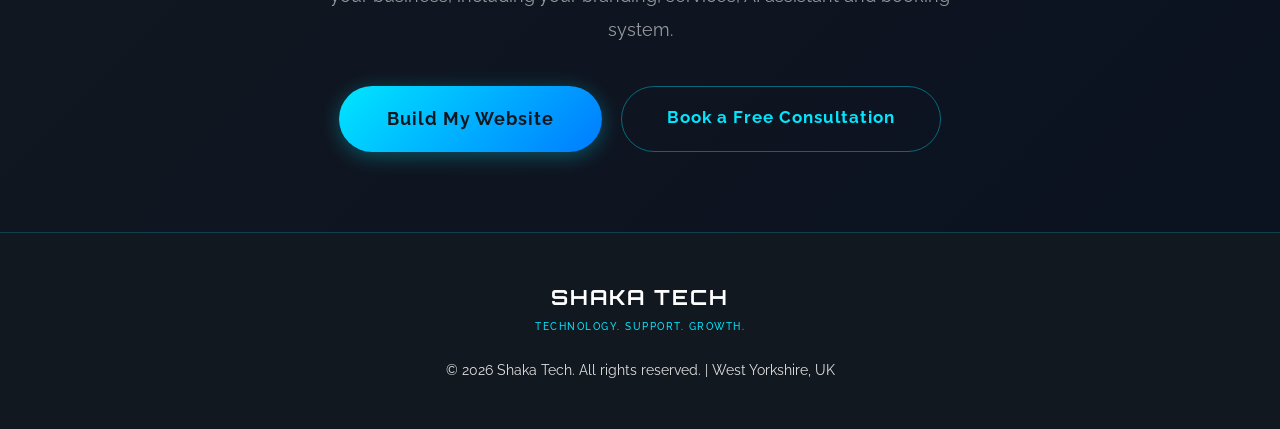
==== commit d4449c1f: "Add trade-icon system, resized logo, demo imagery, and Cloudflare headers New: assets/js/trade-icons" ====
--- a/demos/index.html
+++ b/demos/index.html
@@ -8,11 +8,13 @@
     <meta property="og:description" content="Choose your industry and take a Shaka Tech AI-powered website for a test drive.">
     <meta property="og:type" content="website">
     <title>AI Demos | Shaka Tech</title>
+    <link rel="icon" href="/favicon.ico" sizes="any">
+    <link rel="icon" type="image/png" href="/assets/images/logo.png">
     <link rel="preconnect" href="https://fonts.googleapis.com">
     <link rel="preconnect" href="https://fonts.gstatic.com" crossorigin>
     <link href="https://fonts.googleapis.com/css2?family=Orbitron:wght@400;500;600;700;800;900&family=Raleway:wght@300;400;500;600;700&display=swap" rel="stylesheet">
-    <link rel="stylesheet" href="/styles.css">
-    <link rel="stylesheet" href="/assets/css/demos.css">
+    <link rel="stylesheet" href="/styles.css?v=2">
+    <link rel="stylesheet" href="/assets/css/demos.css?v=5">
 </head>
 <body>
     <header>
@@ -30,6 +32,7 @@
             <ul class="nav-links">
                 <li><a href="/">Home</a></li>
                 <li><a href="/#shaka-ai">Shaka AI</a></li>
+                <li><a href="/demos/">AI Demos</a></li>
                 <li><a href="/#services">Services</a></li>
                 <li><a href="/#contact">Contact</a></li>
             </ul>
@@ -68,7 +71,7 @@
     </footer>
 
     <script src="/assets/js/trade-cards.js"></script>
-    <script src="/script.js"></script>
+    <script src="/script.js?v=2"></script>
     <script>renderTradeCards('#trade-grid');</script>
 </body>
 </html>
--- a/styles.css
+++ b/styles.css
@@ -797,6 +797,13 @@
     letter-spacing: 1px;
 }
 
+.icon-whatsapp {
+    width: 1rem;
+    height: 1rem;
+    vertical-align: -0.15rem;
+    fill: #25D366;
+}
+
 .contact-item a {
     color: var(--light-gray);
     text-decoration: none;
@@ -859,6 +866,33 @@
 #contact-form button:hover {
     transform: translateY(-2px);
     box-shadow: 0 6px 25px rgba(0, 230, 255, 0.4);
+}
+
+#contact-form button:disabled {
+    opacity: 0.6;
+    cursor: not-allowed;
+    transform: none;
+    box-shadow: none;
+}
+
+.form-status {
+    min-height: 1.2em;
+    font-size: 0.95rem;
+    font-family: 'Raleway', sans-serif;
+}
+
+.form-status--success {
+    color: #2ecc71;
+}
+
+#contact-form input.field-invalid,
+#contact-form textarea.field-invalid {
+    border-color: #ff5c5c;
+    box-shadow: 0 0 15px rgba(255, 92, 92, 0.2);
+}
+
+.form-status--error {
+    color: #ff5c5c;
 }
 
 footer {
--- a/assets/css/demos.css
+++ b/assets/css/demos.css
@@ -42,13 +42,18 @@
     --t-glow: color-mix(in srgb, var(--t-accent) 16%, transparent);
     background: var(--t-bg);
     color: var(--t-text);
-    font-family: 'Raleway', sans-serif;
+    font-family: var(--t-body-font, 'Raleway', sans-serif);
 }
 
 .trade-site header {
-    background: var(--t-bg-alt);
+    background: var(--t-header-bg, var(--t-bg-alt));
     border-bottom: 1px solid var(--t-border);
     box-shadow: none;
+}
+
+.trade-site header .logo-text,
+.trade-site header .nav-links a {
+    color: var(--t-header-text, var(--t-text));
 }
 
 .trade-site .logo-text {
@@ -80,7 +85,7 @@
 .trade-hero {
     text-align: left;
     padding: 6rem 2rem;
-    background: linear-gradient(135deg, var(--t-bg-alt) 0%, var(--t-bg) 100%);
+    background: var(--t-bg);
     position: relative;
 }
 
@@ -93,22 +98,14 @@
     align-items: center;
 }
 
-.trade-hero .trade-eyebrow {
-    color: var(--t-accent);
-    font-family: var(--t-heading-font);
-    letter-spacing: 2px;
-    font-size: 0.85rem;
-    margin-bottom: 1rem;
-    display: block;
-}
-
 .trade-hero h1 {
     font-family: var(--t-heading-font);
-    font-size: 2.9rem;
+    font-size: 3.6rem;
+    font-weight: 700;
     color: var(--t-text);
     letter-spacing: 0.5px;
-    line-height: 1.2;
-    margin-bottom: 1.2rem;
+    line-height: 1.08;
+    margin-bottom: 1.3rem;
 }
 
 .trade-hero .hero-lede {
@@ -144,29 +141,89 @@
     border: 1px solid var(--t-accent);
 }
 
+.trade-cta--small {
+    padding: 0.6rem 1.5rem;
+    font-size: 0.85rem;
+}
+
+.trade-cta--dark {
+    background: #0B0B0B;
+    color: #fff;
+}
+
 .trade-hero-visual {
+    position: relative;
+    aspect-ratio: 4 / 3.1;
+    border-radius: var(--t-radius);
+    overflow: hidden;
     background: var(--t-bg-alt);
-    border: 1px solid var(--t-border);
-    border-radius: var(--t-radius);
+    display: flex;
+    flex-direction: column;
+    align-items: center;
+    justify-content: center;
+    text-align: center;
     padding: 2rem;
-    text-align: center;
-}
-
-.trade-hero-visual .trade-badge-icon {
-    font-size: 3.5rem;
-    margin-bottom: 1rem;
+    gap: 0.75rem;
+}
+
+.trade-hero-visual img {
+    width: 100%;
+    height: 100%;
+    object-fit: cover;
+    display: block;
+}
+
+/* Text/emoji badge variant of the hero visual (every trade but roofer,
+   which uses a real photo instead) — none of this had base sizing before,
+   so the icon rendered at browser-default text size and the name/tagline
+   sat unstyled in the corner instead of reading as a centred badge. */
+.trade-badge-icon {
+    font-size: 4.5rem;
+    line-height: 1;
 }
 
 .trade-hero-visual strong {
+    font-family: var(--t-heading-font);
+    font-size: 1.3rem;
+    color: var(--t-text);
+}
+
+.trade-hero-visual > span {
+    color: var(--t-muted);
+    font-size: 0.95rem;
+}
+
+/* Full-bleed hero photo variant: the photo is the whole section's
+   background (not a separate boxed panel), with a gradient scrim so the
+   text column stays legible over it. */
+.trade-hero--photo-bg {
+    overflow: hidden;
+}
+
+.trade-hero--photo-bg .hero-bg-photo {
+    position: absolute;
+    inset: 0;
+    z-index: 0;
+}
+
+.trade-hero--photo-bg .hero-bg-photo img {
+    width: 100%;
+    height: 100%;
+    object-fit: cover;
     display: block;
-    font-family: var(--t-heading-font);
-    color: var(--t-text);
-    margin-bottom: 0.4rem;
-}
-
-.trade-hero-visual span {
-    color: var(--t-muted);
-    font-size: 0.9rem;
+}
+
+.trade-hero--photo-bg .hero-bg-photo::after {
+    content: '';
+    position: absolute;
+    inset: 0;
+    background: linear-gradient(100deg, var(--t-bg) 0%, color-mix(in srgb, var(--t-bg) 85%, transparent) 42%, color-mix(in srgb, var(--t-bg) 20%, transparent) 68%, transparent 100%);
+}
+
+.trade-hero--photo-bg .hero-grid {
+    position: relative;
+    z-index: 1;
+    grid-template-columns: 1fr;
 }
 
 .trade-site section {
@@ -186,7 +243,7 @@
     color: var(--t-muted);
 }
 
-.trade-site #services {
+.trade-site #services:not(.featured-services) {
     background: var(--t-bg-alt);
 }
 
@@ -196,6 +253,242 @@
     border-radius: var(--t-radius);
 }
 
+/* Compact strip variant: plain icon + title + description directly on the
+   section background, no card chrome, no section heading — for a trade
+   whose pinned brief shows services as a tight band right under the hero. */
+.trade-site section.services-strip {
+    padding: 3rem 2rem;
+}
+
+.trade-site section.services-strip .section-head {
+    display: none;
+}
+
+.trade-site .services-grid.is-strip {
+    grid-template-columns: repeat(auto-fit, minmax(130px, 1fr));
+    gap: 2rem;
+    max-width: 1100px;
+}
+
+@media (max-width: 760px) {
+    .trade-site .services-grid.is-strip {
+        grid-template-columns: repeat(2, 1fr);
+    }
+}
+
+.trade-site .services-grid.is-strip .service-card {
+    background: transparent;
+    border: none;
+    border-radius: 0;
+    padding: 0;
+    text-align: center;
+    clip-path: none;
+}
+
+.trade-site .services-grid.is-strip .service-card:hover {
+    box-shadow: none;
+}
+
+.trade-site .services-grid.is-strip .service-icon {
+    margin: 0 auto 0.8rem;
+}
+
+.trade-site .services-grid.is-strip .service-card h3 {
+    font-size: 1rem;
+    margin-bottom: 0.4rem;
+}
+
+.trade-site .services-grid.is-strip .service-card p {
+    font-size: 0.82rem;
+    line-height: 1.5;
+}
+
+/* Two-column "quality" section: copy + checklist on one side, a photo on
+   the other. First used by Builder, generic enough for any trade whose
+   brief wants a reassurance list next to a supporting image. */
+/* #about carries a bare-ID background rule in the main site's own
+   styles.css (also loaded on every demo page) — a plain class here loses
+   to that ID's specificity, so this needs the #about.quality-section
+   combo to actually win and show the trade's own colour. */
+.trade-site #about.quality-section {
+    background: var(--t-bg-alt);
+    display: grid;
+    grid-template-columns: 1fr 1fr;
+    gap: 3.5rem;
+    align-items: center;
+    max-width: 1300px;
+    margin: 0 auto;
+}
+
+@media (max-width: 900px) {
+    .trade-site .quality-section {
+        grid-template-columns: 1fr;
+    }
+}
+
+.trade-site .quality-copy h2 {
+    text-align: left;
+    margin-bottom: 1.2rem;
+}
+
+.trade-site #about .quality-copy > p {
+    color: var(--t-muted);
+    line-height: 1.8;
+    margin-bottom: 2rem;
+}
+
+.trade-site .checklist {
+    list-style: none;
+    display: flex;
+    flex-direction: column;
+    gap: 1rem;
+}
+
+.trade-site .checklist li {
+    display: flex;
+    align-items: center;
+    gap: 0.8rem;
+    font-family: var(--t-heading-font);
+    font-size: 1.05rem;
+    color: var(--t-text);
+}
+
+.trade-site .check-icon {
+    flex: none;
+    width: 1.5rem;
+    height: 1.5rem;
+    color: var(--t-accent);
+}
+
+.trade-site .check-icon svg {
+    width: 100%;
+    height: 100%;
+}
+
+.trade-site .quality-photo {
+    border-radius: var(--t-radius);
+    overflow: hidden;
+    aspect-ratio: 4 / 3;
+}
+
+.trade-site .quality-photo img {
+    width: 100%;
+    height: 100%;
+    object-fit: cover;
+    display: block;
+}
+
+/* Recent-projects section: a row of photo thumbnails next to a stat
+   block. Generic layout, first used by Builder. */
+.trade-site .projects-layout {
+    display: grid;
+    grid-template-columns: 1.4fr 1fr;
+    gap: 3rem;
+    align-items: center;
+    max-width: 1300px;
+    margin: 0 auto;
+}
+
+@media (max-width: 900px) {
+    .trade-site .projects-layout {
+        grid-template-columns: 1fr;
+    }
+}
+
+.trade-site .projects-main .section-head {
+    text-align: left;
+}
+
+.trade-site .projects-main .section-head h2 {
+    text-align: left;
+    margin-bottom: 0.5rem;
+}
+
+.trade-site .project-thumbs {
+    display: grid;
+    grid-template-columns: repeat(4, 1fr);
+    gap: 1rem;
+}
+
+@media (max-width: 600px) {
+    .trade-site .project-thumbs {
+        grid-template-columns: repeat(2, 1fr);
+    }
+}
+
+.trade-site .project-thumb {
+    border-radius: calc(var(--t-radius) * 0.6);
+    overflow: hidden;
+    aspect-ratio: 1 / 1;
+}
+
+.trade-site .project-thumb img {
+    width: 100%;
+    height: 100%;
+    object-fit: cover;
+    display: block;
+}
+
+.trade-site .stats-grid {
+    display: grid;
+    grid-template-columns: 1fr 1fr;
+    gap: 1px;
+    background: var(--t-accent);
+    border-radius: var(--t-radius);
+    overflow: hidden;
+}
+
+.trade-site .stat-item {
+    background: var(--t-accent);
+    padding: 1.8rem 1.5rem;
+    display: flex;
+    flex-direction: column;
+    gap: 0.3rem;
+}
+
+.trade-site .stat-number {
+    font-family: var(--t-heading-font);
+    font-size: 2.2rem;
+    font-weight: 700;
+    color: #fff;
+}
+
+.trade-site .stat-label {
+    font-size: 0.8rem;
+    letter-spacing: 0.5px;
+    text-transform: uppercase;
+    color: rgba(255, 255, 255, 0.85);
+}
+
+.trade-site .projects-cta {
+    max-width: 1300px;
+    margin: 3rem auto 0;
+    display: flex;
+    align-items: center;
+    justify-content: space-between;
+    gap: 1.5rem;
+    flex-wrap: wrap;
+}
+
+.trade-site .projects-cta p {
+    font-family: var(--t-heading-font);
+    font-size: 1.2rem;
+    color: var(--t-text);
+}
+
+.trade-site .service-icon {
+    width: 2.6rem;
+    height: 2.6rem;
+    margin-bottom: 1.5rem;
+    filter: none;
+}
+
+.trade-site .service-icon svg {
+    width: 100%;
+    height: 100%;
+    color: var(--t-accent);
+}
+
 .trade-site .service-card:hover {
     border-color: var(--t-accent);
     box-shadow: 0 8px 30px var(--t-glow);
@@ -207,6 +500,151 @@
 
 .trade-site .service-card p {
     color: var(--t-muted);
+}
+
+/* Featured-services photo strip: a light band breaking up the otherwise
+   all-dark trade-site theme so the work photos read clearly, sitting
+   between the hero and the rest of the dark page. Reuses --t-bg (the
+   trade's own dark tone) as the ink/caption color here since it's already
+   the exact navy this band needs on a light background. */
+.trade-site #services.featured-services {
+    background: #F3F5F8;
+    color: var(--t-bg);
+    padding: 4.5rem 2rem;
+}
+
+.trade-site .featured-services .section-head h2 {
+    color: var(--t-bg);
+    display: flex;
+    align-items: center;
+    gap: 1.5rem;
+    width: fit-content;
+    margin: 0 auto;
+    font-size: 1.8rem;
+}
+
+.trade-site .featured-services .section-head h2::before,
+.trade-site .featured-services .section-head h2::after {
+    content: '';
+    width: 60px;
+    height: 2px;
+    background: var(--t-accent);
+    flex: none;
+}
+
+.trade-site .featured-grid {
+    display: grid;
+    grid-template-columns: repeat(3, 1fr);
+    gap: 1.75rem;
+    max-width: 1100px;
+    margin: 3rem auto 0;
+}
+
+@media (max-width: 760px) {
+    .trade-site .featured-grid {
+        grid-template-columns: 1fr;
+    }
+}
+
+.trade-site .feature-card {
+    border-radius: var(--t-radius);
+    overflow: hidden;
+}
+
+.trade-site .feature-card-photo {
+    aspect-ratio: 4 / 3;
+}
+
+.trade-site .feature-card-photo img {
+    width: 100%;
+    height: 100%;
+    object-fit: cover;
+    display: block;
+}
+
+.trade-site .feature-card-caption {
+    background: var(--t-bg);
+    padding: 1.8rem 1rem 2rem;
+    text-align: center;
+}
+
+.trade-site .feature-card-icon {
+    display: inline-flex;
+    width: 2.6rem;
+    height: 2.6rem;
+    color: var(--t-accent);
+    margin-bottom: 0.8rem;
+}
+
+.trade-site .feature-card-icon svg {
+    width: 100%;
+    height: 100%;
+}
+
+.trade-site .feature-card-caption h3 {
+    color: var(--t-text);
+    font-family: var(--t-heading-font);
+    font-size: 1.15rem;
+    letter-spacing: 0.5px;
+    margin: 0;
+}
+
+/* Trust bar: a dark strip of quick reassurance points under the featured
+   services, divided by hairlines like a spec-sheet footer. */
+.trade-site .trust-bar {
+    background: var(--t-bg);
+    padding: 2.5rem 2rem;
+}
+
+.trade-site .trust-grid {
+    display: grid;
+    grid-template-columns: repeat(4, 1fr);
+    max-width: 1100px;
+    margin: 0 auto;
+}
+
+.trade-site .trust-item {
+    display: flex;
+    align-items: center;
+    gap: 0.9rem;
+    padding: 0 1.5rem;
+    border-left: 1px solid var(--t-border);
+}
+
+.trade-site .trust-item:first-child {
+    border-left: none;
+}
+
+.trade-site .trust-icon {
+    flex: none;
+    width: 2rem;
+    height: 2rem;
+    color: var(--t-accent);
+}
+
+.trade-site .trust-icon svg {
+    width: 100%;
+    height: 100%;
+}
+
+.trade-site .trust-item span:last-child {
+    font-size: 0.85rem;
+    font-weight: 700;
+    letter-spacing: 0.3px;
+    line-height: 1.3;
+    color: var(--t-text);
+    text-transform: uppercase;
+}
+
+@media (max-width: 760px) {
+    .trade-site .trust-grid {
+        grid-template-columns: repeat(2, 1fr);
+        gap: 1.5rem 1rem;
+    }
+    .trade-site .trust-item {
+        border-left: none;
+        padding: 0;
+    }
 }
 
 .trade-about {
@@ -250,7 +688,14 @@
 }
 
 .gallery-tile .icon {
-    font-size: 2.2rem;
+    width: 2.2rem;
+    height: 2.2rem;
+    color: var(--t-accent);
+}
+
+.gallery-tile .icon svg {
+    width: 100%;
+    height: 100%;
 }
 
 .gallery-tile .caption {
@@ -392,23 +837,23 @@
     font-size: 0.92rem;
 }
 
-/* ===== Personalisation panel ===== */
-.personalize {
-    background: linear-gradient(135deg, var(--darker-bg), var(--dark-bg));
-}
-
+/* ===== Personalisation panel =====
+   Only ever used on trade demo pages (never the main site), but these
+   rules hardcoded the main site's own dark palette instead of the
+   trade's --t-* theme variables — so it silently depended on every trade
+   happening to be dark-themed, and broke as soon as one (Builder) wasn't. */
 .personalize-panel {
     max-width: 720px;
     margin: 0 auto;
-    background: var(--card-bg);
-    border: 1px solid var(--border-soft);
-    border-radius: var(--radius-lg);
+    background: var(--t-bg-alt);
+    border: 1px solid var(--t-border);
+    border-radius: var(--t-radius);
     padding: 2.5rem;
 }
 
 .personalize-panel h3 {
-    font-family: 'Orbitron', sans-serif;
-    color: var(--white);
+    font-family: var(--t-heading-font);
+    color: var(--t-text);
     text-align: center;
     margin-bottom: 0.6rem;
     font-size: 1.3rem;
@@ -416,7 +861,7 @@
 
 .personalize-panel > p {
     text-align: center;
-    color: var(--muted);
+    color: var(--t-muted);
     margin-bottom: 2rem;
     font-size: 0.95rem;
 }
@@ -433,23 +878,23 @@
     flex-direction: column;
     gap: 0.5rem;
     font-size: 0.8rem;
-    color: var(--muted);
+    color: var(--t-muted);
     font-weight: 600;
 }
 
 .personalize-form input {
     padding: 0.9rem 1rem;
     border-radius: 8px;
-    border: 1px solid rgba(0, 230, 255, 0.25);
-    background: var(--darker-bg);
-    color: var(--light-gray);
-    font-family: 'Raleway', sans-serif;
+    border: 1px solid var(--t-border);
+    background: var(--t-bg);
+    color: var(--t-text);
+    font-family: var(--t-body-font, inherit);
     font-size: 0.95rem;
 }
 
 .personalize-form input:focus {
     outline: none;
-    border-color: var(--cyan);
+    border-color: var(--t-accent);
 }
 
 .personalize-actions {
@@ -458,8 +903,8 @@
 
 .personalize-actions button {
     padding: 1rem 2.4rem;
-    background: linear-gradient(135deg, var(--cyan), var(--blue));
-    color: var(--darker-bg);
+    background: linear-gradient(135deg, var(--t-accent), var(--t-accent-2));
+    color: #1B1613;
     border: none;
     border-radius: 50px;
     font-weight: 700;
@@ -469,7 +914,7 @@
 
 .personalize-status {
     text-align: center;
-    color: var(--cyan);
+    color: var(--t-accent);
     font-size: 0.88rem;
     margin-top: 1.2rem;
     min-height: 1.2rem;
@@ -506,6 +951,25 @@
 
 .trade-site footer p,
 .trade-site footer a {
+    color: var(--t-muted);
+}
+
+/* #contact carries a bare-ID dark background in the main site's own
+   styles.css (also loaded on every demo page) — a plain class can't win
+   against that ID's specificity, so this needs the ID too. --t-bg (not
+   --t-bg-alt) so the cream/dark input fields below still read as boxes
+   against it instead of blending into a same-toned section. */
+.trade-site #contact {
+    background: var(--t-bg);
+}
+
+.trade-site #contact .contact-item a,
+.trade-site #contact .contact-item span:not(.contact-label) {
+    color: var(--t-text);
+}
+
+.trade-site #contact-form input::placeholder,
+.trade-site #contact-form textarea::placeholder {
     color: var(--t-muted);
 }
 
